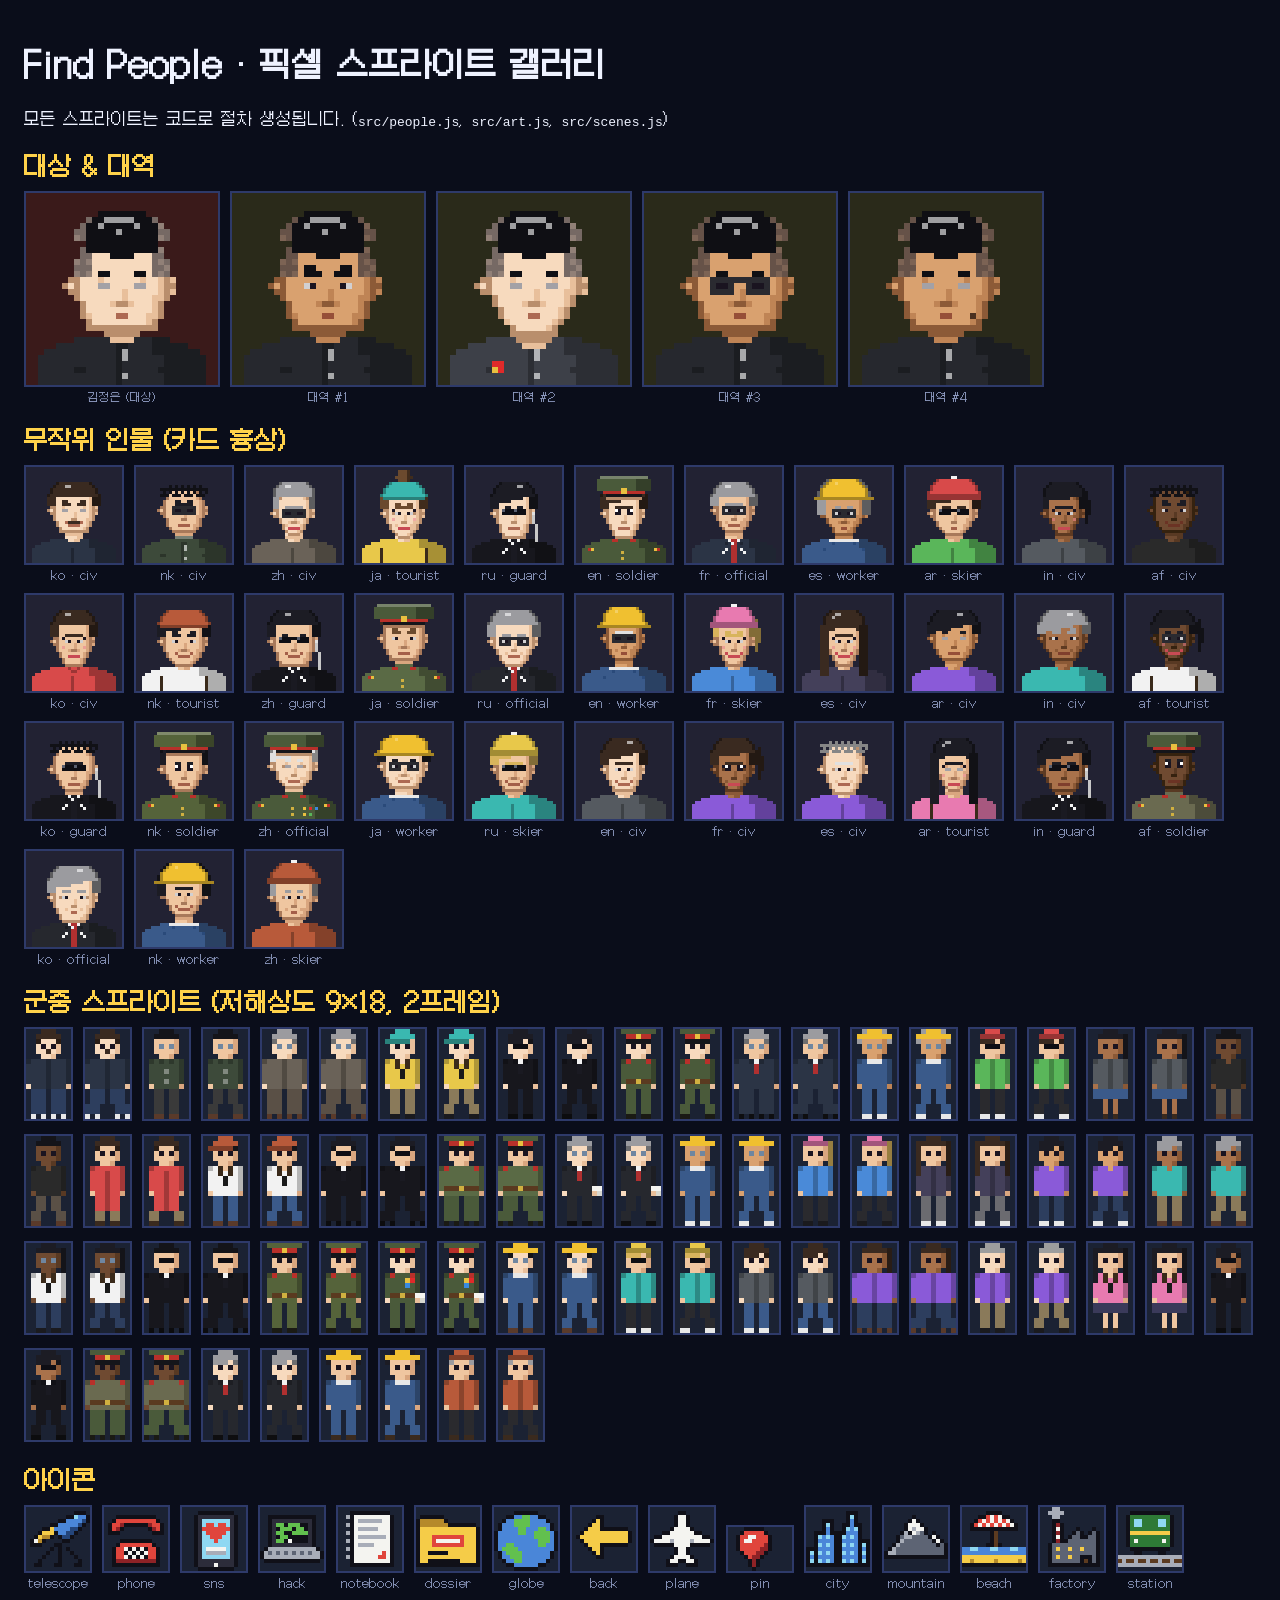
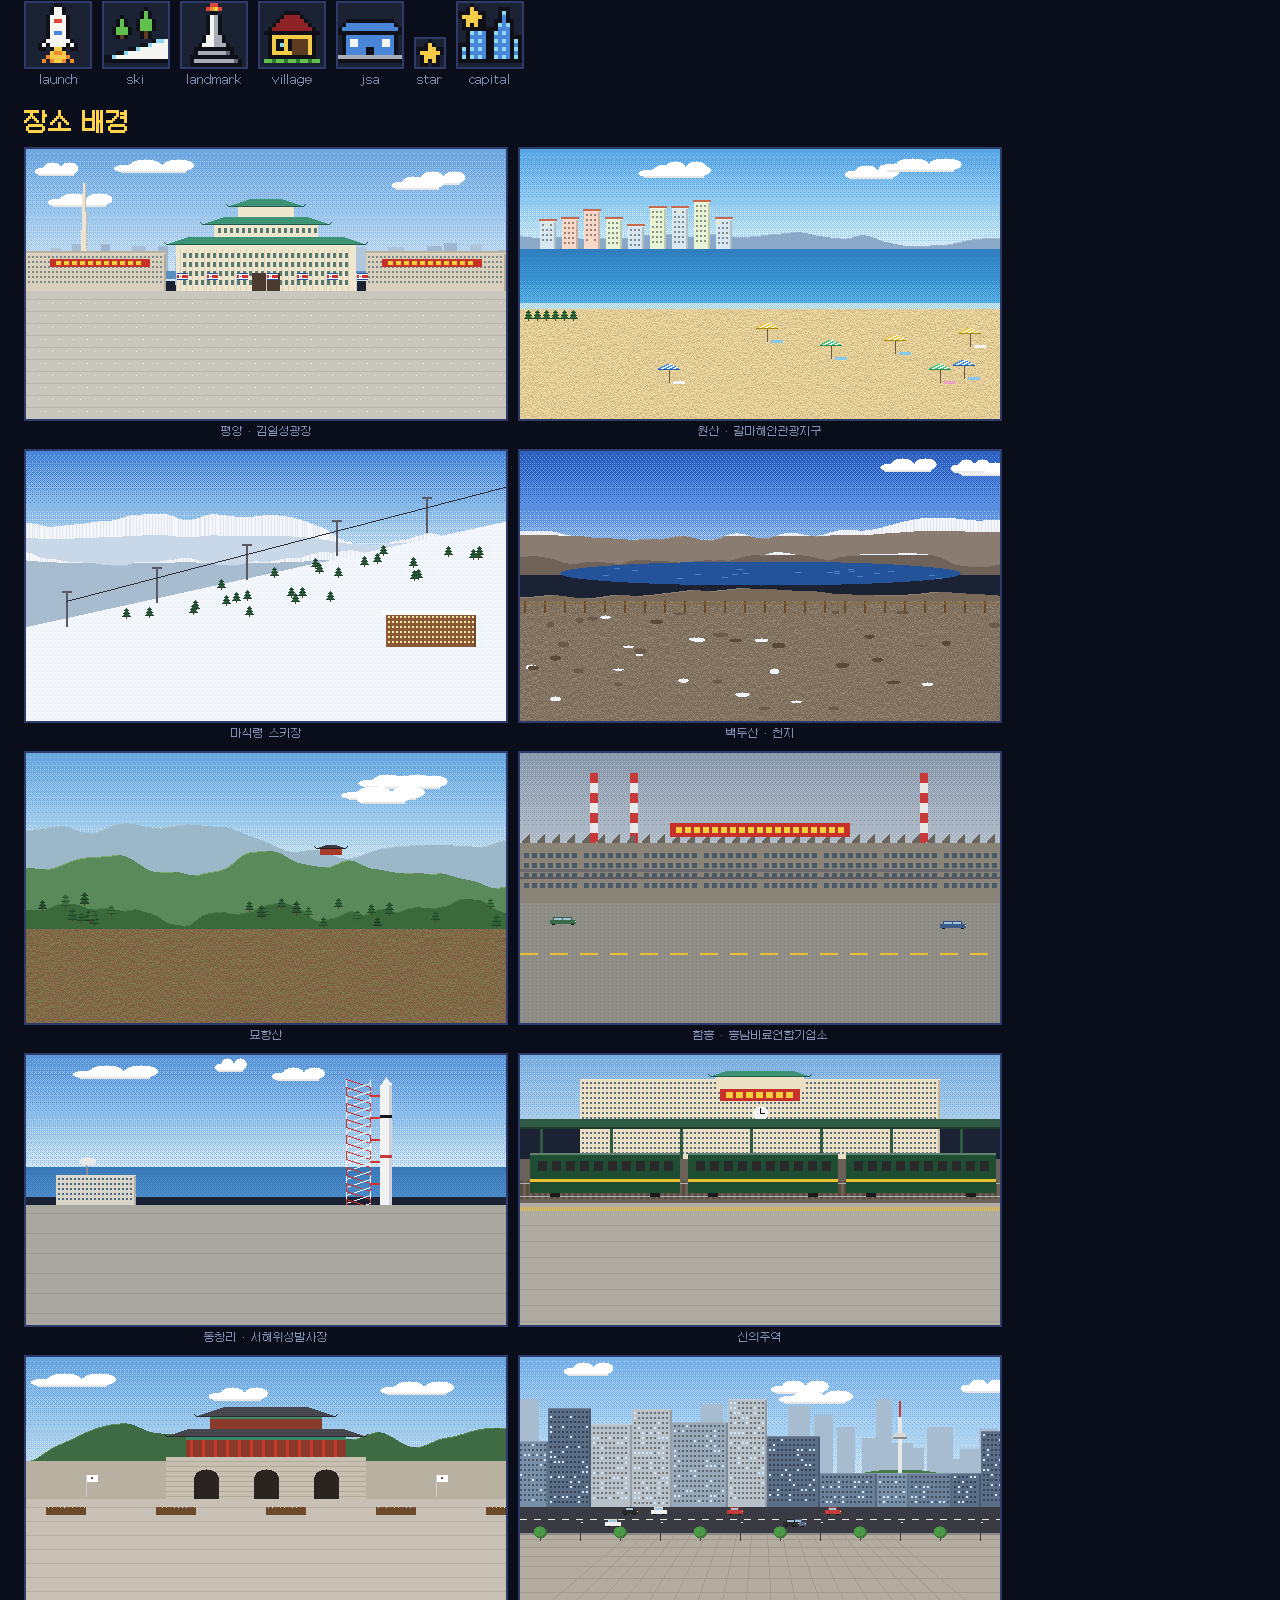
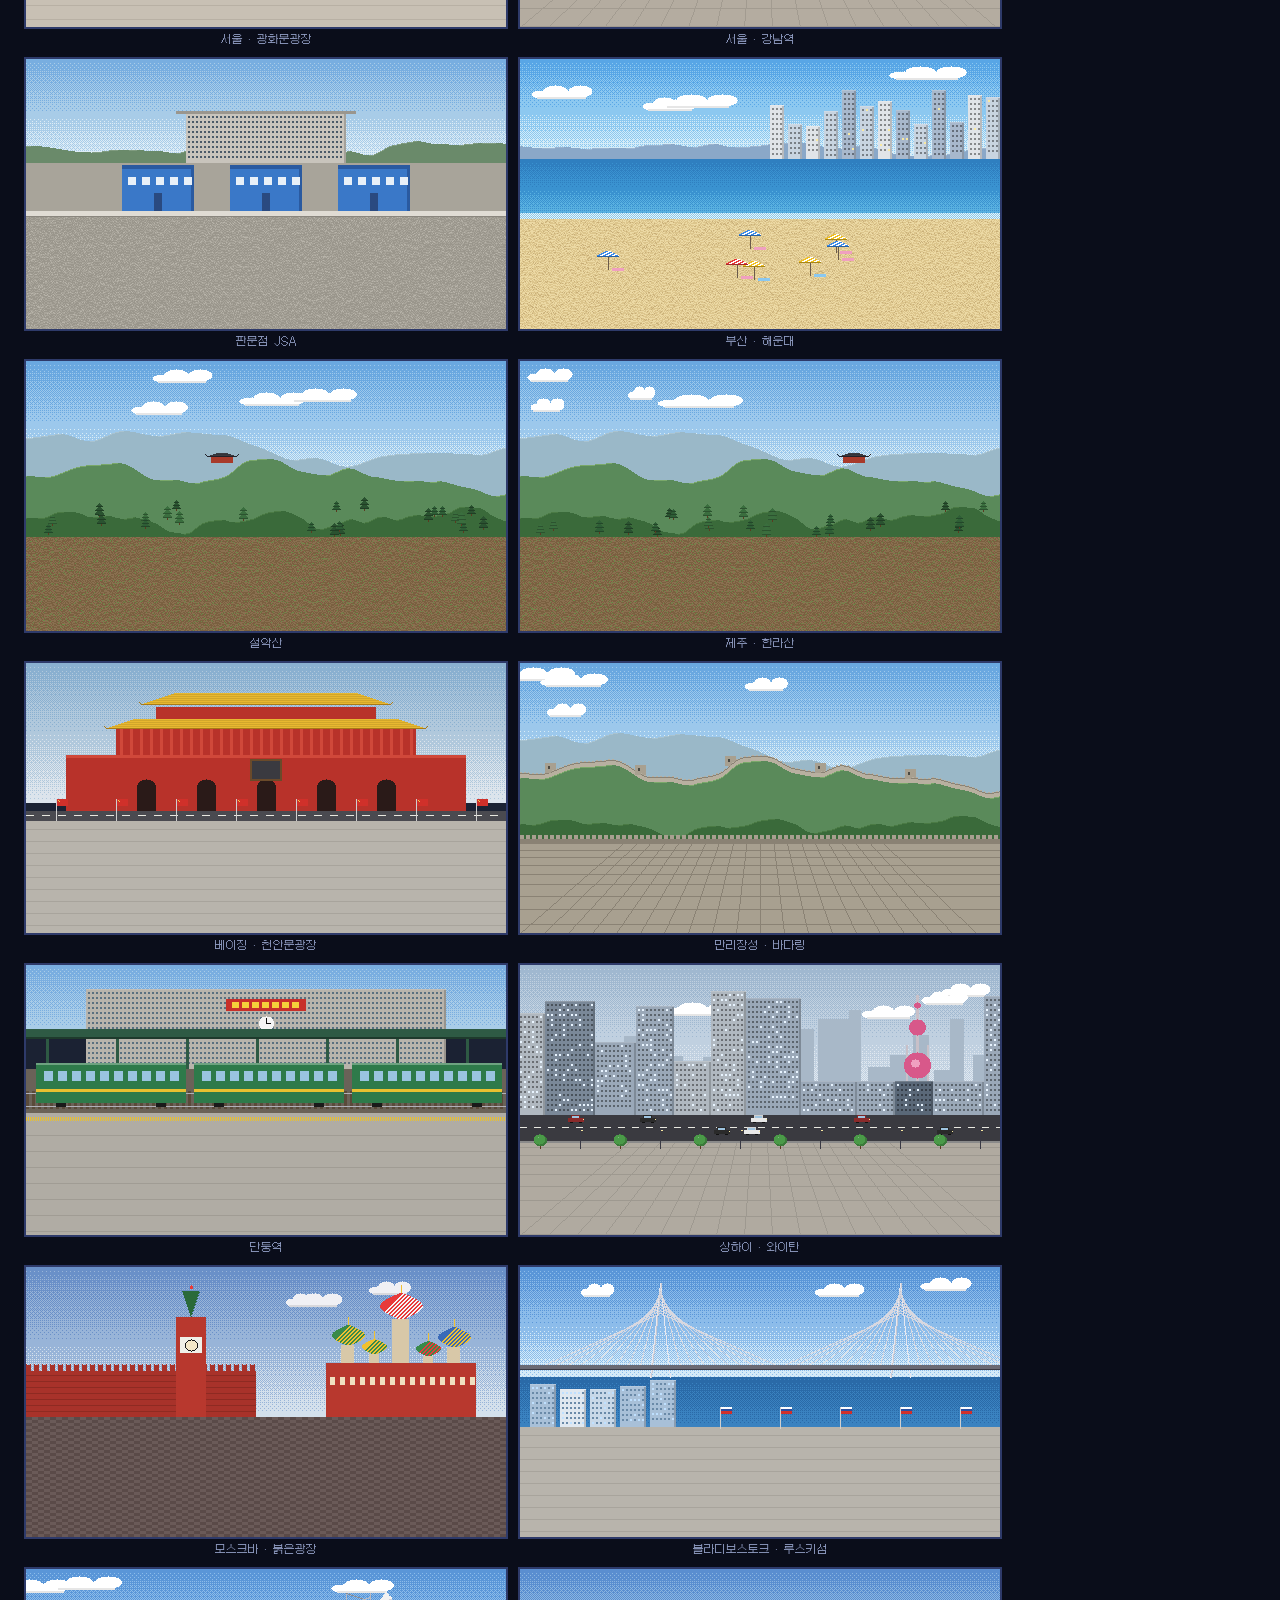
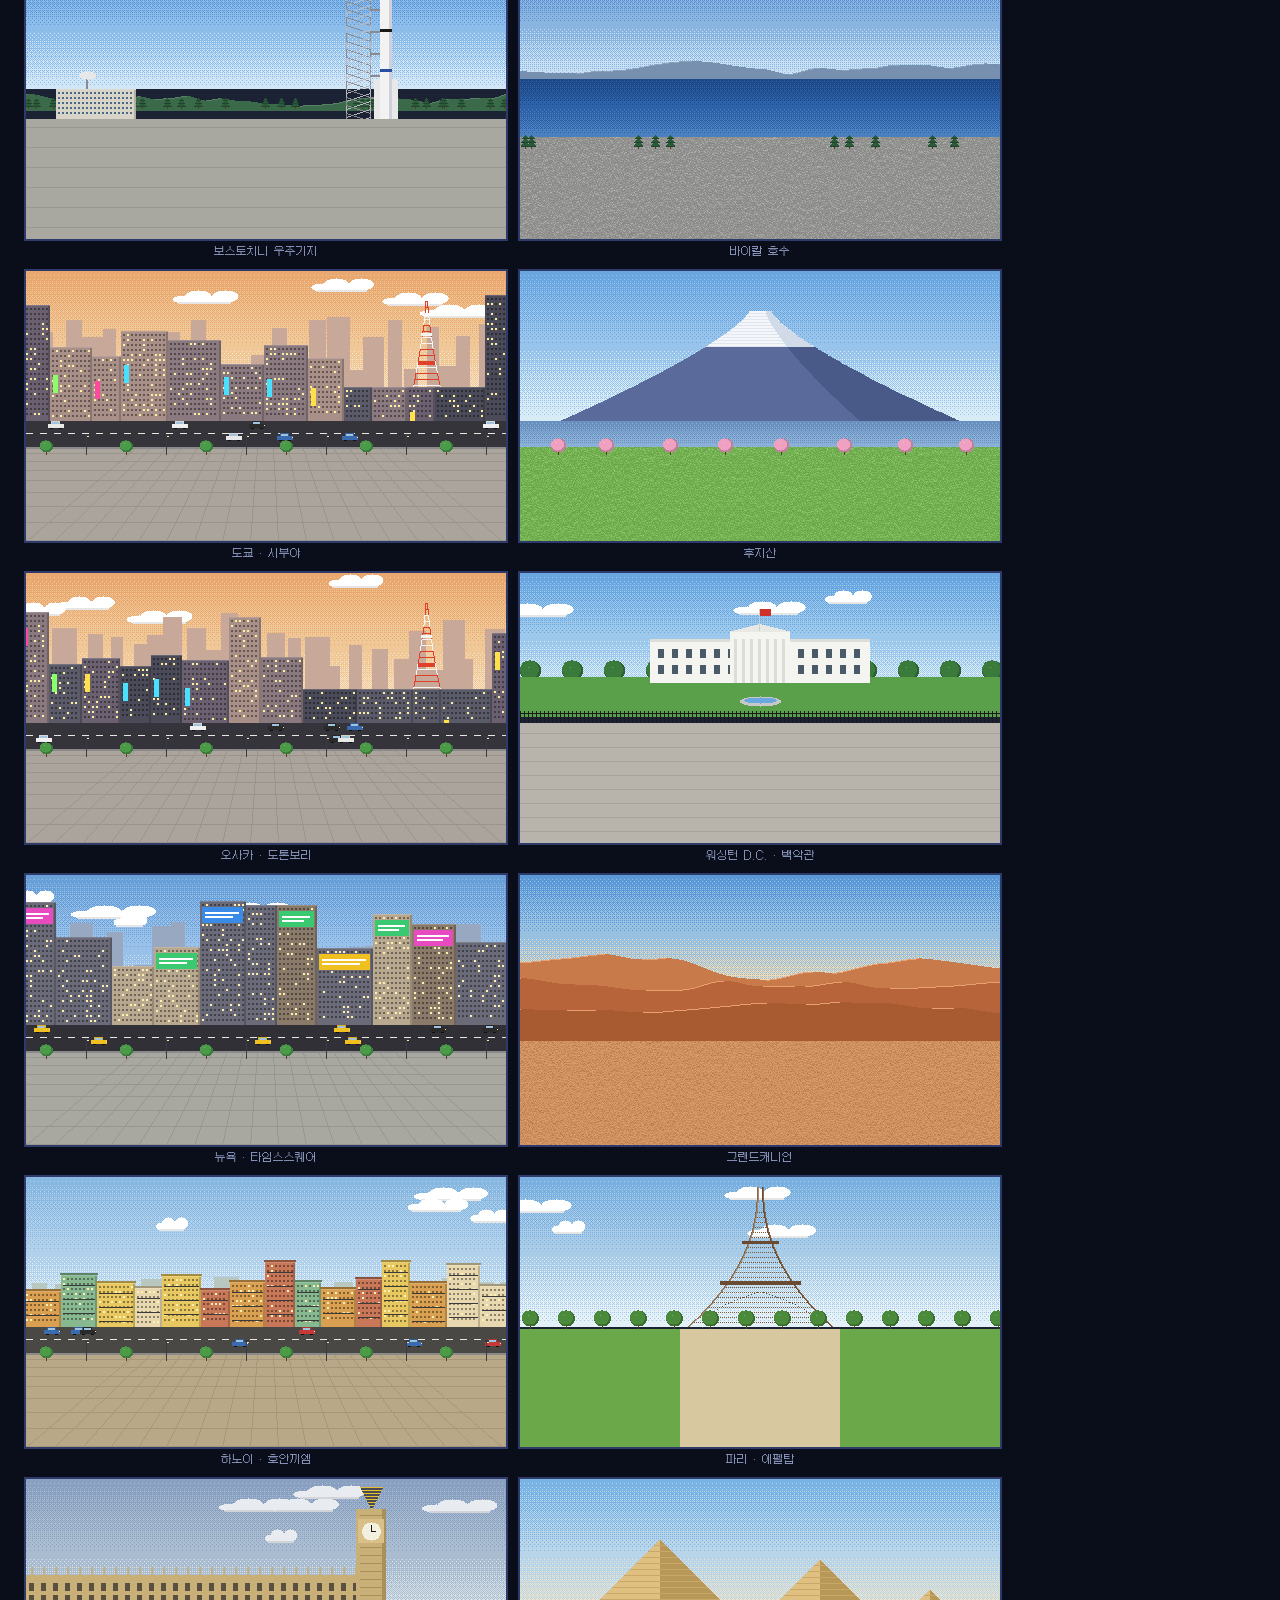
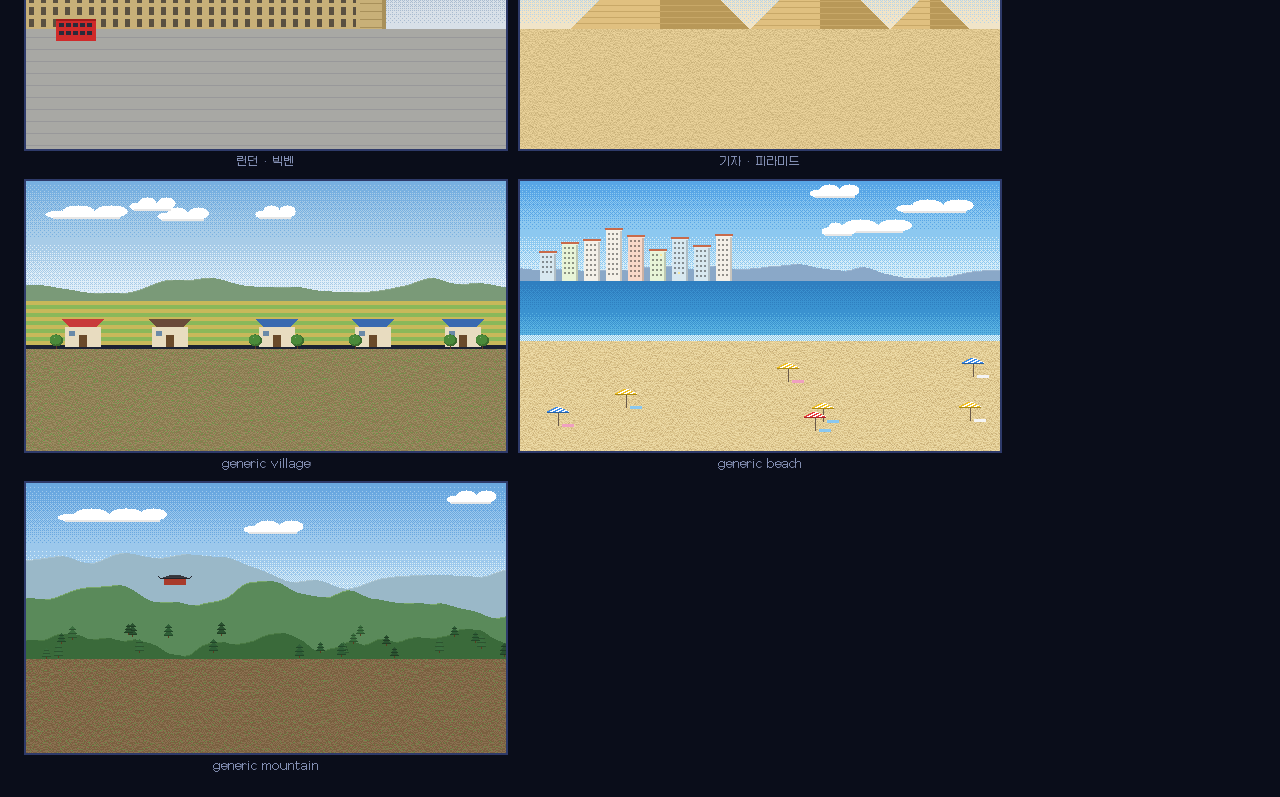
==== sprites.html @ 2782c7d5 "Find People: 픽셀 추적 시뮬레이션 게임 첫 버전 - 픽셀 지구본 → 나라 지도 → 장소(군중) 3단 탐색 - 망원경 얼굴 확대, 인물 신원 카드, 전화/SNS/해킹/탐문" ====
<!doctype html>
<html lang="ko">
<head>
  <meta charset="utf-8">
  <title>Find People — Sprite Gallery</title>
  <style>
    @font-face { font-family: Galmuri11; src: url('vendor/fonts/Galmuri11.woff2') format('woff2'); }
    body { background: #0a0d1a; color: #eef2ff; font-family: Galmuri11, monospace; padding: 16px; }
    h2 { color: #ffd24a; margin: 20px 0 8px; }
    .row { display: flex; flex-wrap: wrap; gap: 10px; align-items: flex-end; }
    canvas { image-rendering: pixelated; background: #1b2233; border: 2px solid #2e3a6a; }
    figure { margin: 0; text-align: center; font-size: 11px; color: #8e9ac0; }
  </style>
</head>
<body>
  <h1>Find People · 픽셀 스프라이트 갤러리</h1>
  <p>모든 스프라이트는 코드로 절차 생성됩니다. (<code>src/people.js</code>, <code>src/art.js</code>, <code>src/scenes.js</code>)</p>
  <h2>대상 &amp; 대역</h2><div class="row" id="target"></div>
  <h2>무작위 인물 (카드 흉상)</h2><div class="row" id="busts"></div>
  <h2>군중 스프라이트 (저해상도 9×18, 2프레임)</h2><div class="row" id="low"></div>
  <h2>아이콘</h2><div class="row" id="icons"></div>
  <h2>장소 배경</h2><div class="row" id="scenes"></div>
  <script type="module">
    import { initArt, ICON } from './src/art.js';
    import { bust, genLook, targetLook, doubleLook, buildSprites } from './src/people.js';
    import { buildScene } from './src/scenes.js';
    import { COUNTRY_POIS } from './src/data.js';
    import { mulberry32 } from './src/util.js';
    initArt();
    const put = (id, src, scale, label) => {
      const c = document.createElement('canvas');
      c.width = src.width * scale; c.height = src.height * scale;
      const x = c.getContext('2d'); x.imageSmoothingEnabled = false; x.drawImage(src, 0, 0, c.width, c.height);
      const f = document.createElement('figure'); f.appendChild(c);
      if (label) { const l = document.createElement('figcaption'); l.textContent = label; f.appendChild(l); }
      document.getElementById(id).appendChild(f);
    };
    put('target', bust(targetLook(), '#3a1a1a'), 6, '김정은 (대상)');
    const r = mulberry32(42);
    for (let i = 0; i < 4; i++) put('target', bust(doubleLook(r), '#2a2a1a'), 6, '대역 #' + (i + 1));
    const groups = ['ko', 'nk', 'zh', 'ja', 'ru', 'en', 'fr', 'es', 'ar', 'in', 'af'];
    const roles = ['civ', 'civ', 'civ', 'tourist', 'guard', 'soldier', 'official', 'worker', 'skier'];
    for (let i = 0; i < 36; i++) {
      const g = groups[i % groups.length], role = roles[i % roles.length];
      const L = genLook(r, { group: g, role, nk: g === 'nk' });
      put('busts', bust(L), 3, `${g} · ${role}`);
      const s = buildSprites(L);
      for (const f of [0, 1]) { const [c, x] = [document.createElement('canvas'), null]; c.width = 9; c.height = 18; const cx = c.getContext('2d'); cx.drawImage(s.body[f], 0, 0); cx.drawImage(s.head, 0, 0); put('low', c, 5); }
    }
    for (const [k, v] of Object.entries(ICON)) put('icons', v, 4, k);
    for (const list of Object.values(COUNTRY_POIS)) for (const p of list) put('scenes', buildScene(p).bg, 1, p.name);
    for (const kind of ['village', 'beach', 'mountain']) put('scenes', buildScene({ id: 'demo_' + kind, scene: { kind, style: kind === 'mountain' ? 'green' : 'generic' } }).bg, 1, 'generic ' + kind);
  </script>
</body>
</html>
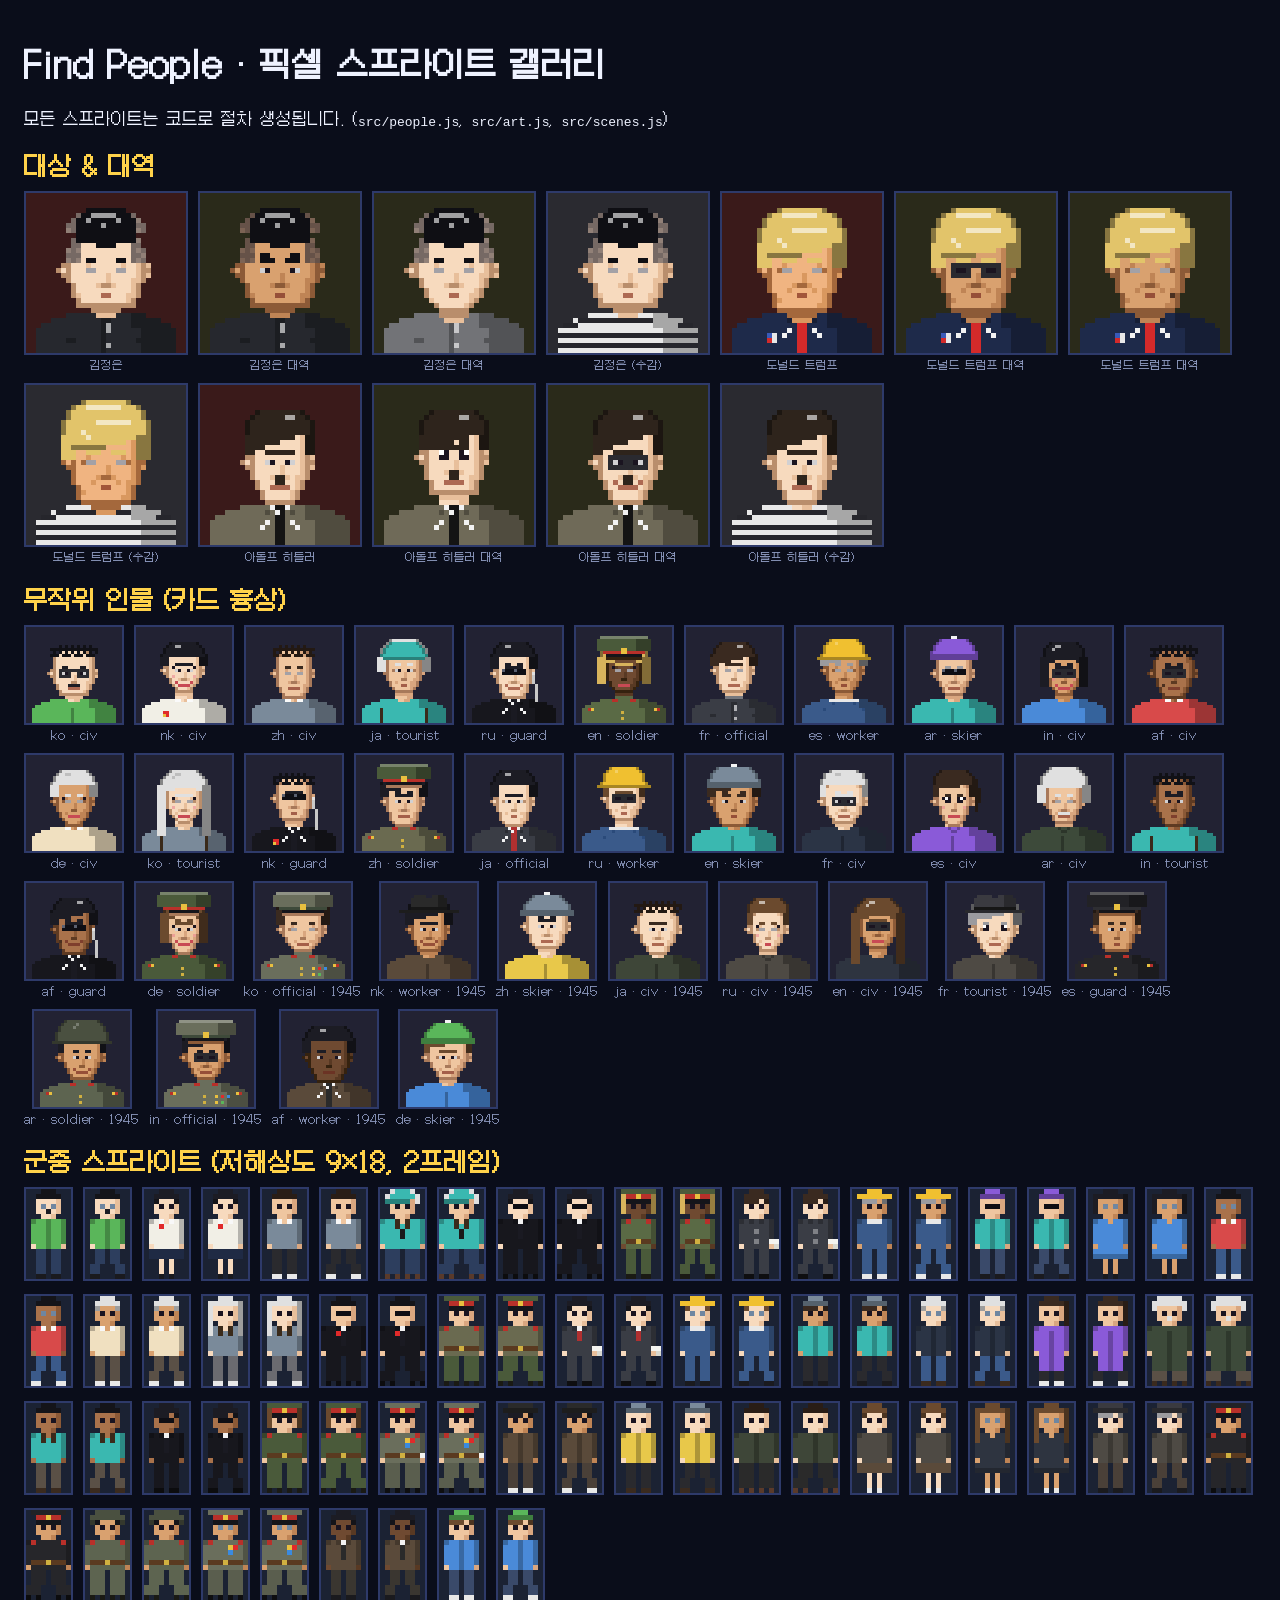
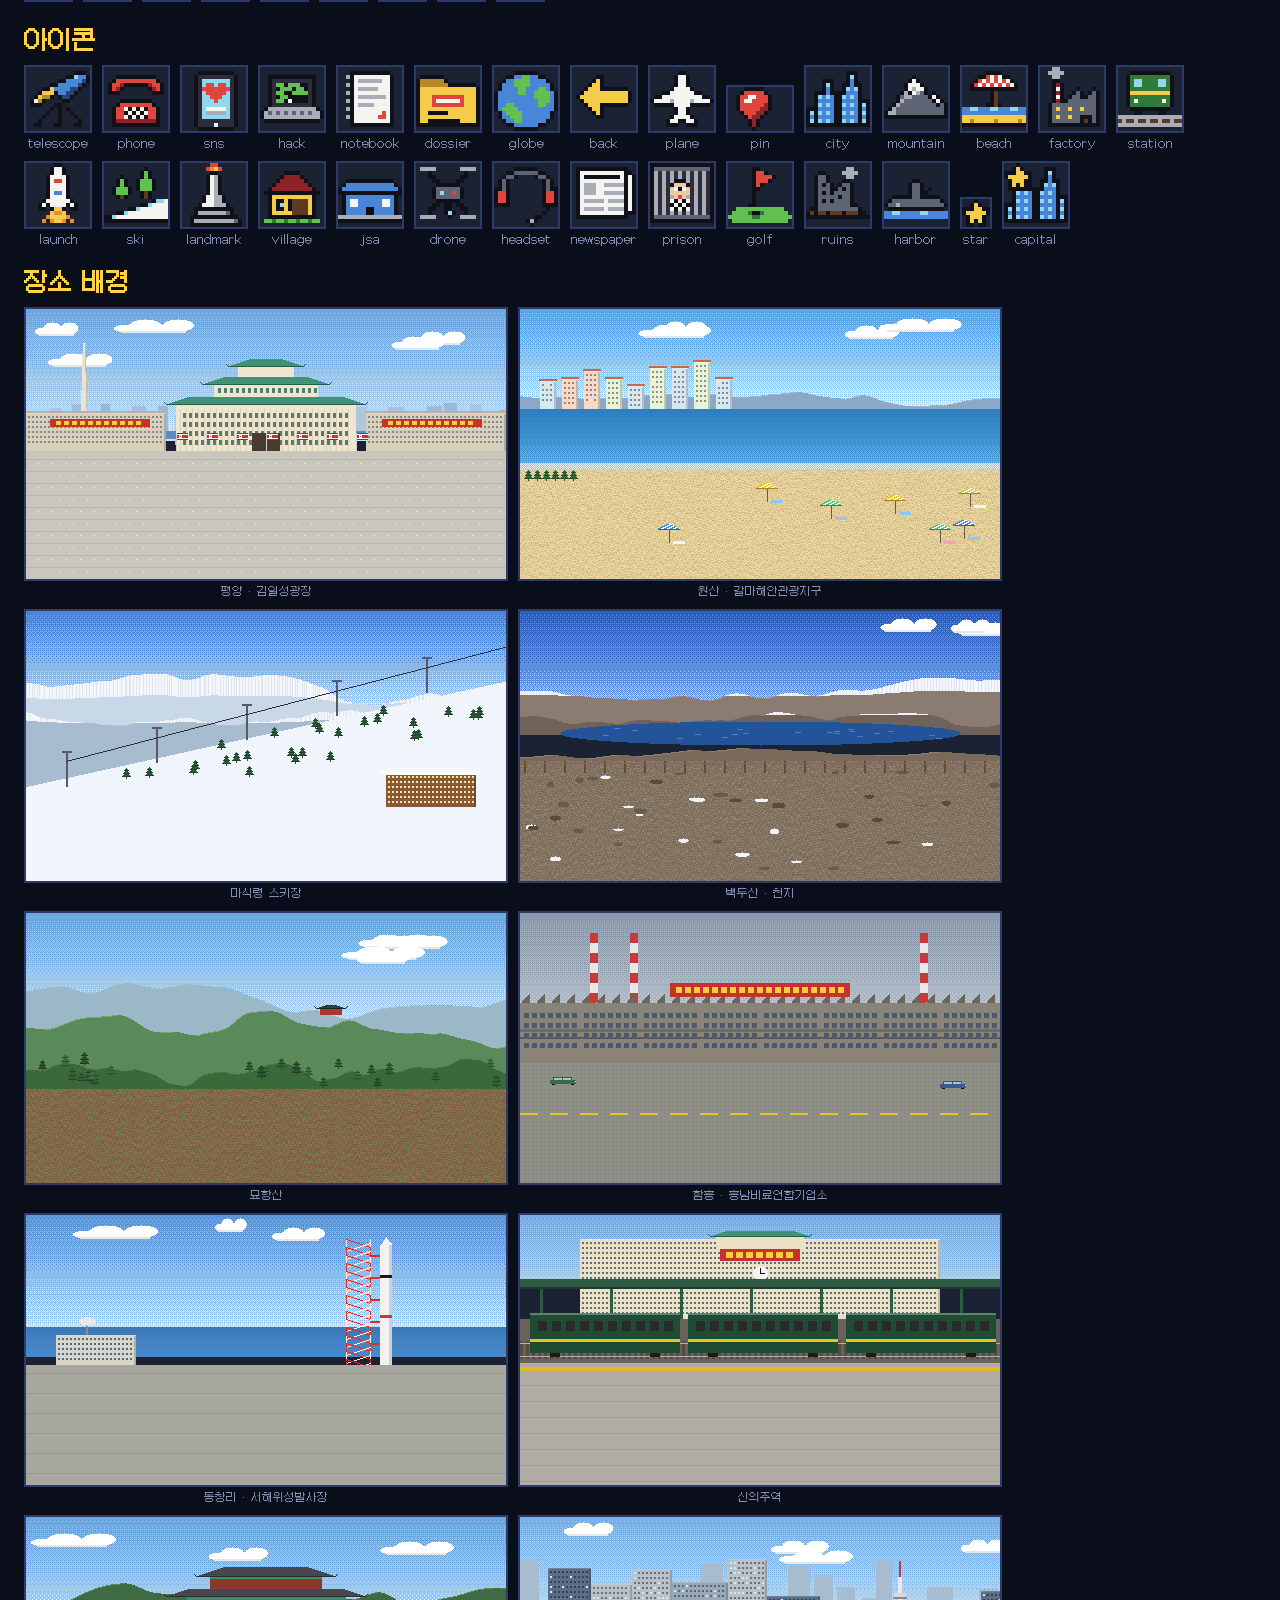
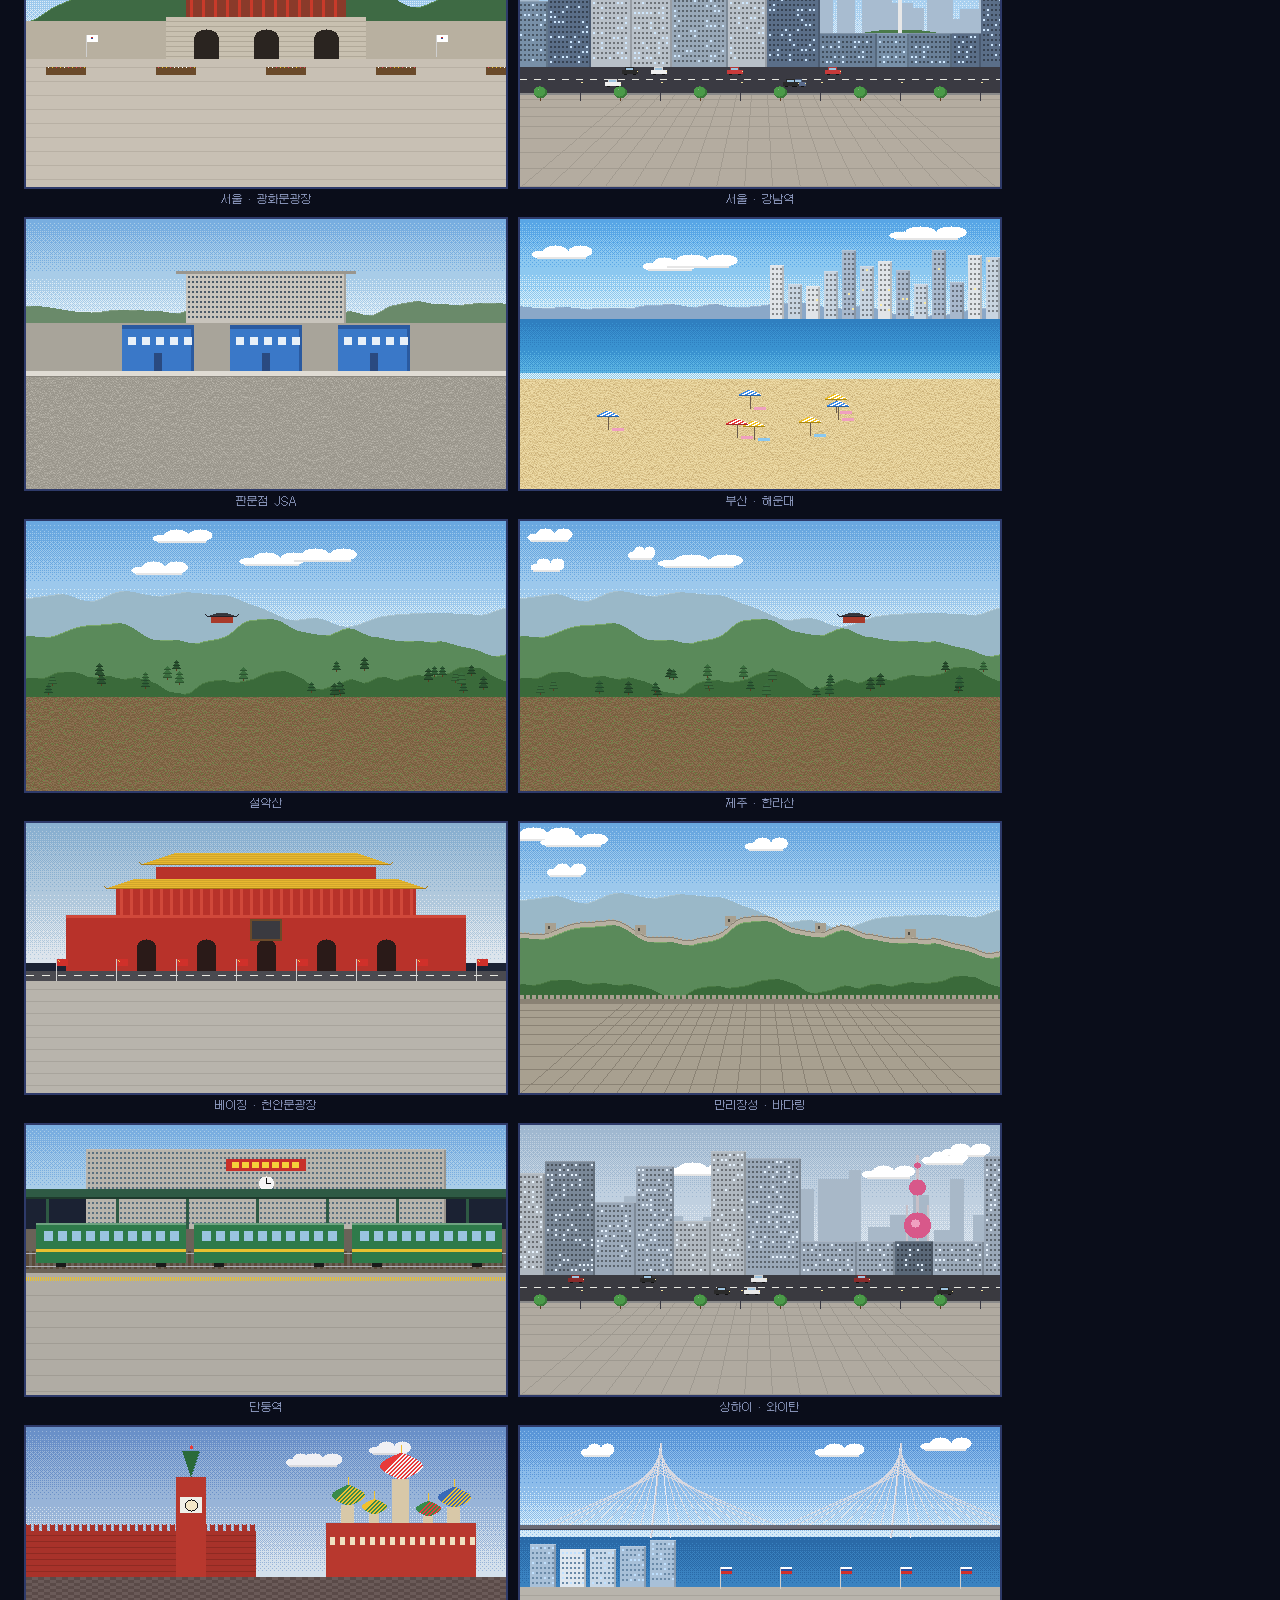
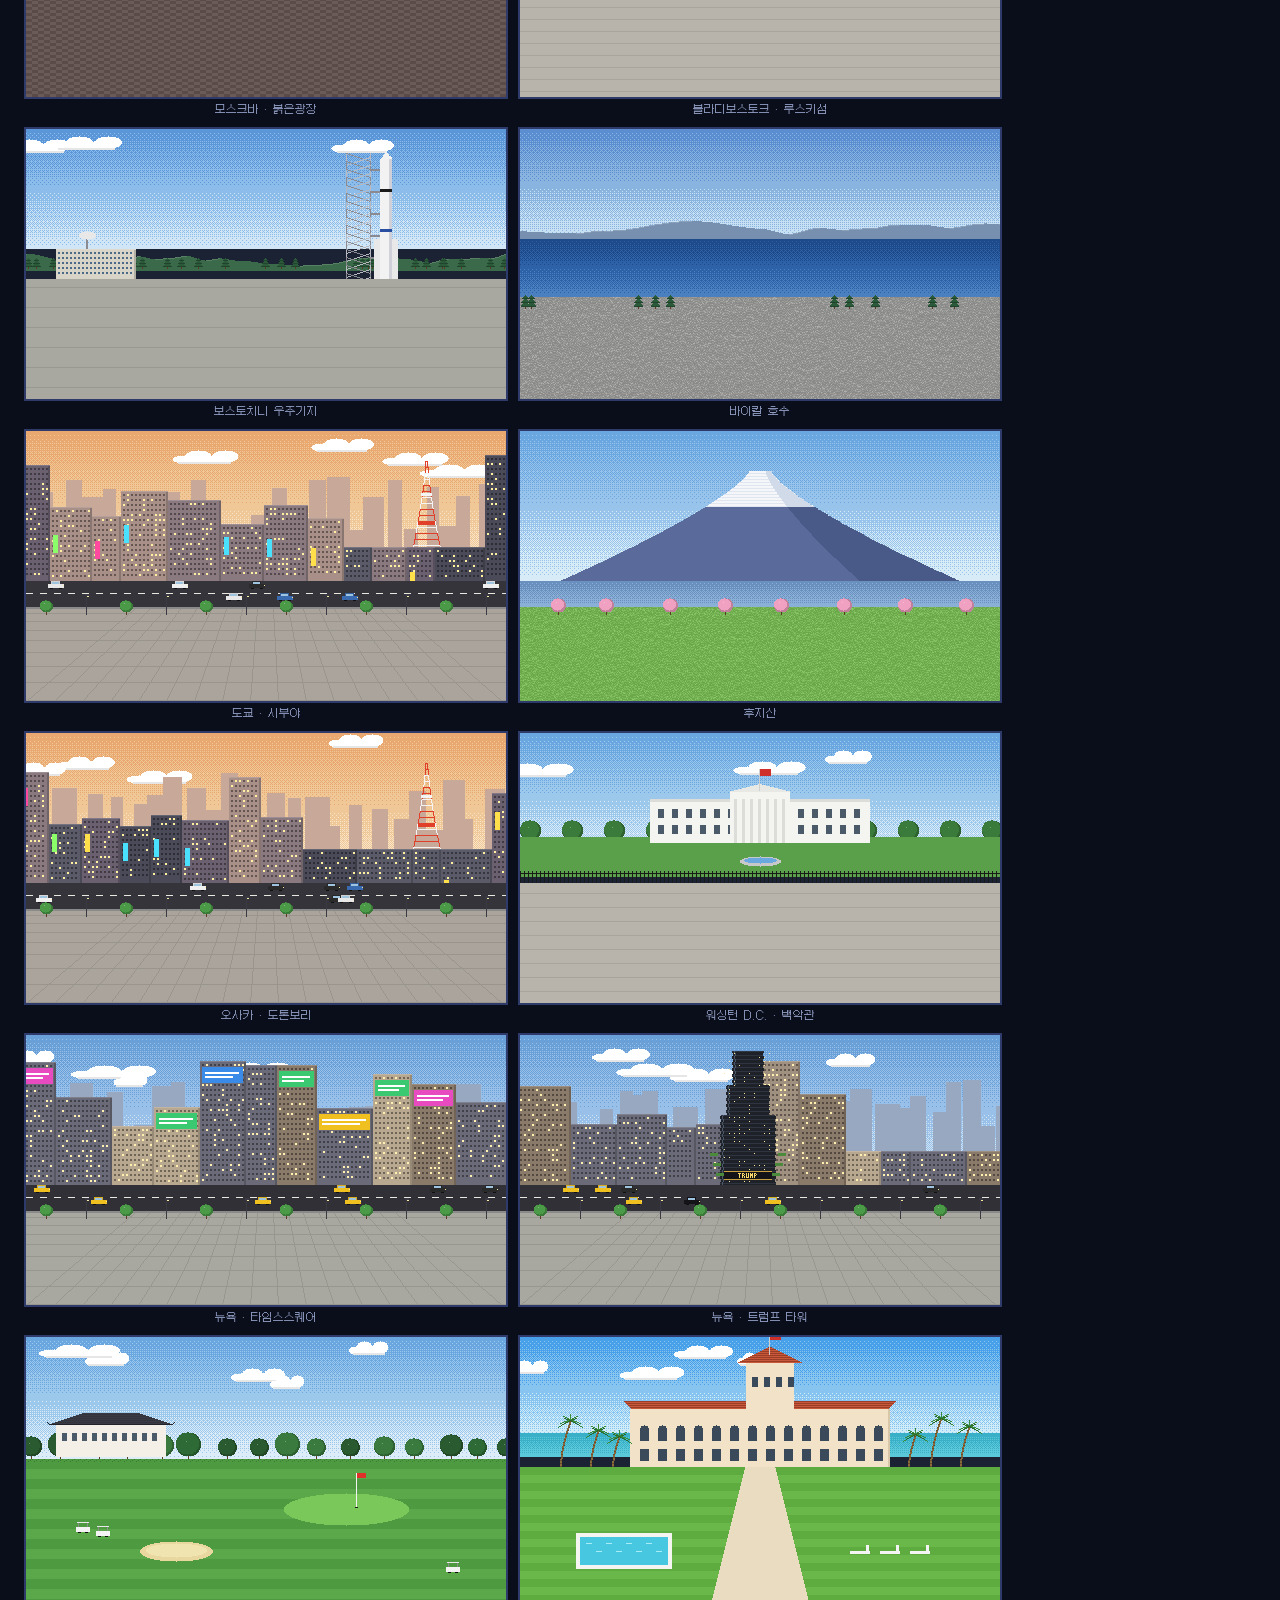
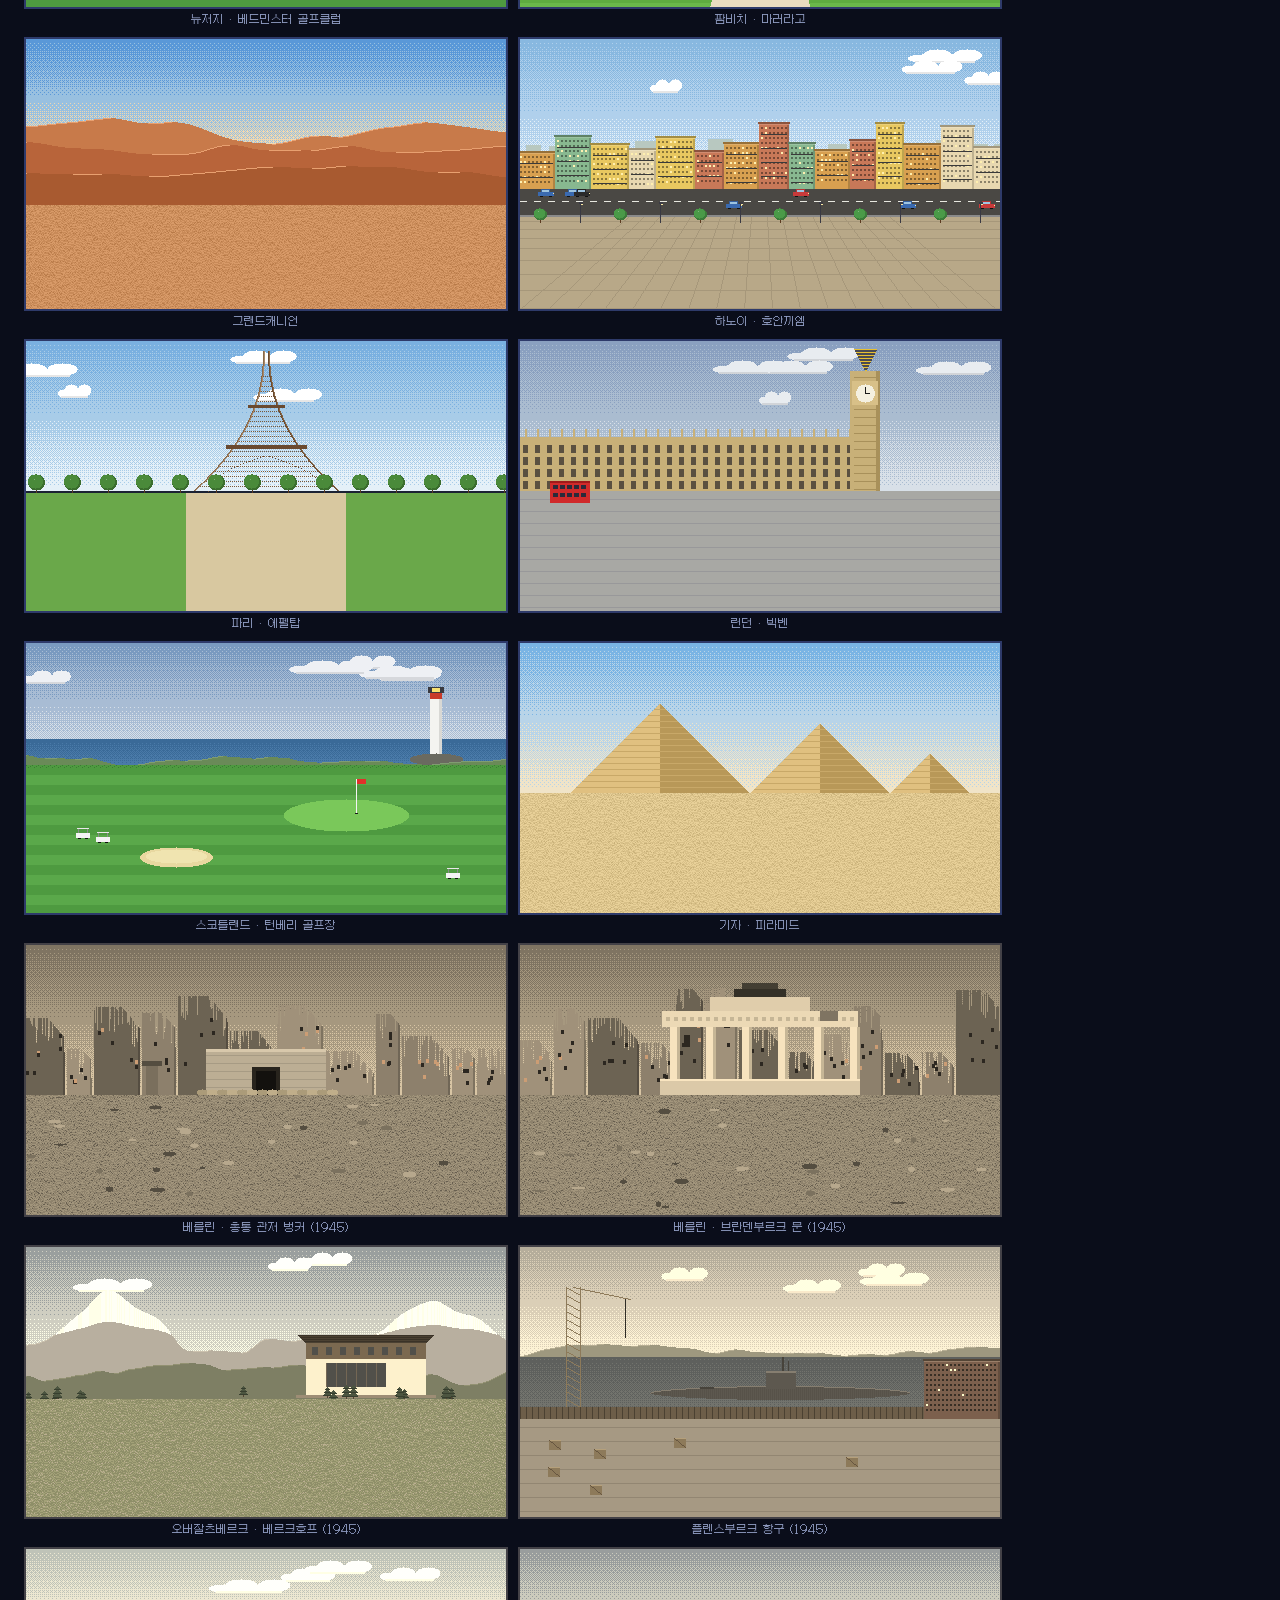
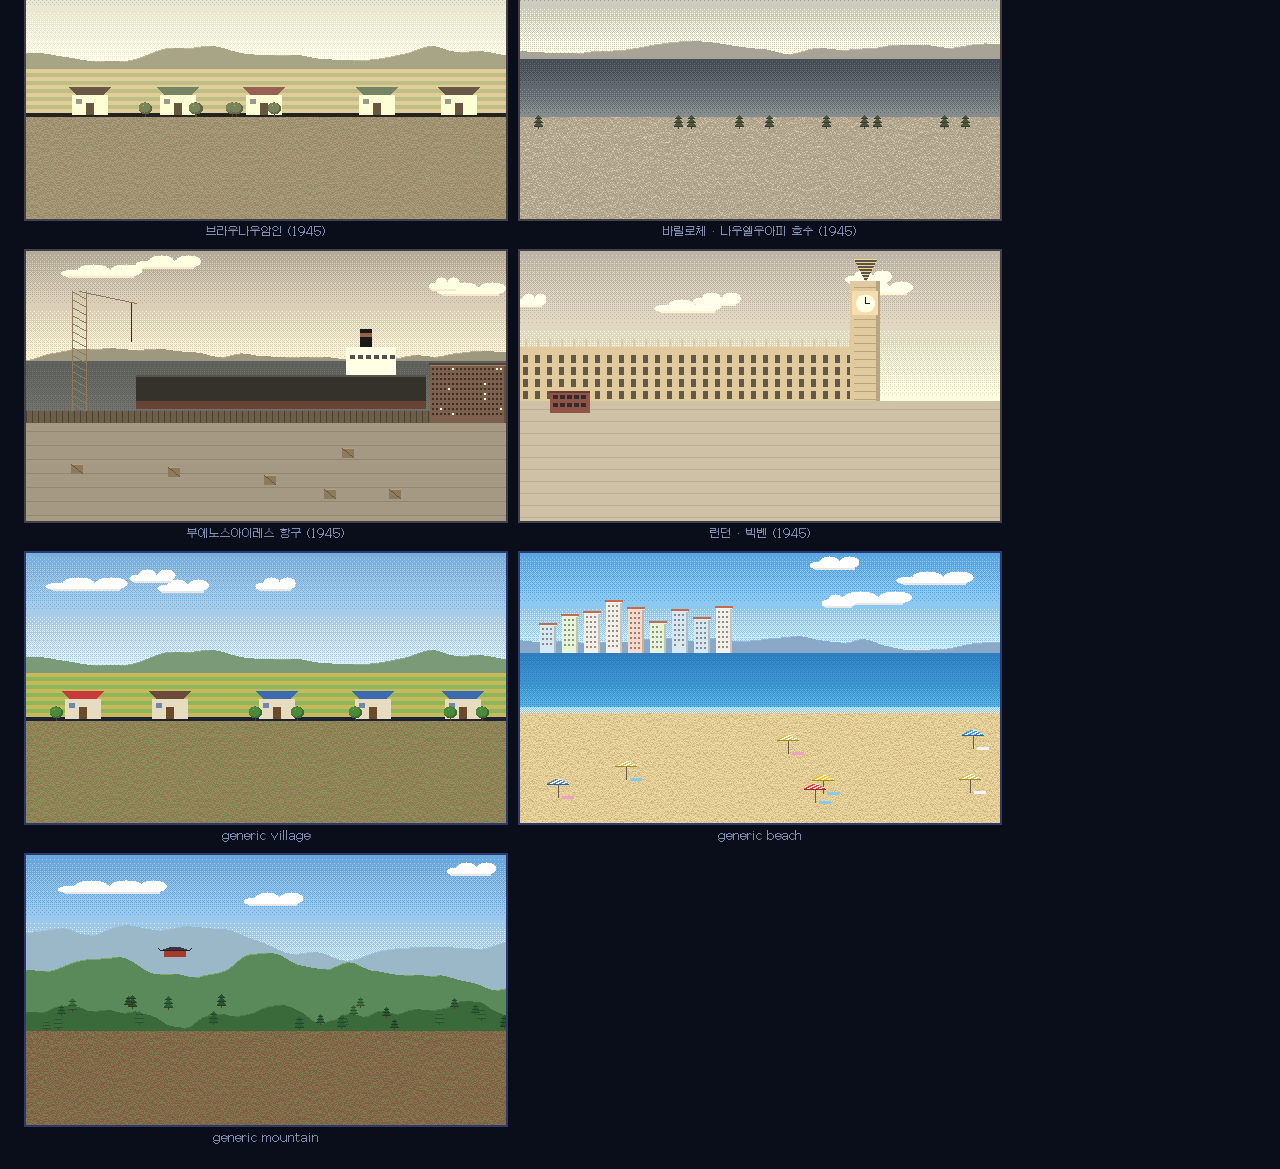
==== commit 0d908cc5: "v2: 트럼프·히틀러(1945) 추가, 포획/교도소 도감, 드론·도청, 옹알이 음성, 모바일 지원 - 대상 정의를 targets.js로 분리하고 단서 엔진을 범용화 - 1945 시" ====
--- a/sprites.html
+++ b/sprites.html
@@ -9,6 +9,7 @@
     h2 { color: #ffd24a; margin: 20px 0 8px; }
     .row { display: flex; flex-wrap: wrap; gap: 10px; align-items: flex-end; }
     canvas { image-rendering: pixelated; background: #1b2233; border: 2px solid #2e3a6a; }
+    canvas.sepia { filter: sepia(0.65) contrast(1.05) saturate(0.85); }
     figure { margin: 0; text-align: center; font-size: 11px; color: #8e9ac0; }
   </style>
 </head>
@@ -22,33 +23,39 @@
   <h2>장소 배경</h2><div class="row" id="scenes"></div>
   <script type="module">
     import { initArt, ICON } from './src/art.js';
-    import { bust, genLook, targetLook, doubleLook, buildSprites } from './src/people.js';
+    import { bust, genLook, doubleLook, prisonLook, buildSprites } from './src/people.js';
     import { buildScene } from './src/scenes.js';
-    import { COUNTRY_POIS } from './src/data.js';
+    import { COUNTRY_POIS, COUNTRY_POIS_1945 } from './src/data.js';
+    import { TARGETS } from './src/targets.js';
     import { mulberry32 } from './src/util.js';
     initArt();
-    const put = (id, src, scale, label) => {
+    const put = (id, src, scale, label, cls = '') => {
       const c = document.createElement('canvas');
       c.width = src.width * scale; c.height = src.height * scale;
       const x = c.getContext('2d'); x.imageSmoothingEnabled = false; x.drawImage(src, 0, 0, c.width, c.height);
+      if (cls) c.className = cls;
       const f = document.createElement('figure'); f.appendChild(c);
       if (label) { const l = document.createElement('figcaption'); l.textContent = label; f.appendChild(l); }
       document.getElementById(id).appendChild(f);
     };
-    put('target', bust(targetLook(), '#3a1a1a'), 6, '김정은 (대상)');
     const r = mulberry32(42);
-    for (let i = 0; i < 4; i++) put('target', bust(doubleLook(r), '#2a2a1a'), 6, '대역 #' + (i + 1));
-    const groups = ['ko', 'nk', 'zh', 'ja', 'ru', 'en', 'fr', 'es', 'ar', 'in', 'af'];
+    for (const T of Object.values(TARGETS)) {
+      put('target', bust(T.look(), '#3a1a1a'), 5, T.name);
+      for (let i = 0; i < 2; i++) put('target', bust(doubleLook(r, T.look()), '#2a2a1a'), 5, T.name + ' 대역');
+      put('target', bust(prisonLook(T.look()), '#2a2a30'), 5, T.name + ' (수감)');
+    }
+    const groups = ['ko', 'nk', 'zh', 'ja', 'ru', 'en', 'fr', 'es', 'ar', 'in', 'af', 'de'];
     const roles = ['civ', 'civ', 'civ', 'tourist', 'guard', 'soldier', 'official', 'worker', 'skier'];
     for (let i = 0; i < 36; i++) {
       const g = groups[i % groups.length], role = roles[i % roles.length];
-      const L = genLook(r, { group: g, role, nk: g === 'nk' });
-      put('busts', bust(L), 3, `${g} · ${role}`);
-      const s = buildSprites(L);
-      for (const f of [0, 1]) { const [c, x] = [document.createElement('canvas'), null]; c.width = 9; c.height = 18; const cx = c.getContext('2d'); cx.drawImage(s.body[f], 0, 0); cx.drawImage(s.head, 0, 0); put('low', c, 5); }
+      const era = i >= 24 ? 1945 : 2026;
+      const L = genLook(r, { group: g, role, nk: g === 'nk', era });
+      put('busts', bust(L), 3, `${g} · ${role}${era === 1945 ? ' · 1945' : ''}`);
+      const sp = buildSprites(L);
+      for (const f of [0, 1]) { const c = document.createElement('canvas'); c.width = 9; c.height = 18; const cx = c.getContext('2d'); cx.drawImage(sp.body[f], 0, 0); cx.drawImage(sp.head, 0, 0); put('low', c, 5); }
     }
     for (const [k, v] of Object.entries(ICON)) put('icons', v, 4, k);
-    for (const list of Object.values(COUNTRY_POIS)) for (const p of list) put('scenes', buildScene(p).bg, 1, p.name);
+    for (const [lists, era] of [[COUNTRY_POIS, 2026], [COUNTRY_POIS_1945, 1945]]) for (const list of Object.values(lists)) for (const p of list) put('scenes', buildScene(p).bg, 1, p.name + (era === 1945 ? ' (1945)' : ''), era === 1945 ? 'sepia' : '');
     for (const kind of ['village', 'beach', 'mountain']) put('scenes', buildScene({ id: 'demo_' + kind, scene: { kind, style: kind === 'mountain' ? 'green' : 'generic' } }).bg, 1, 'generic ' + kind);
   </script>
 </body>
